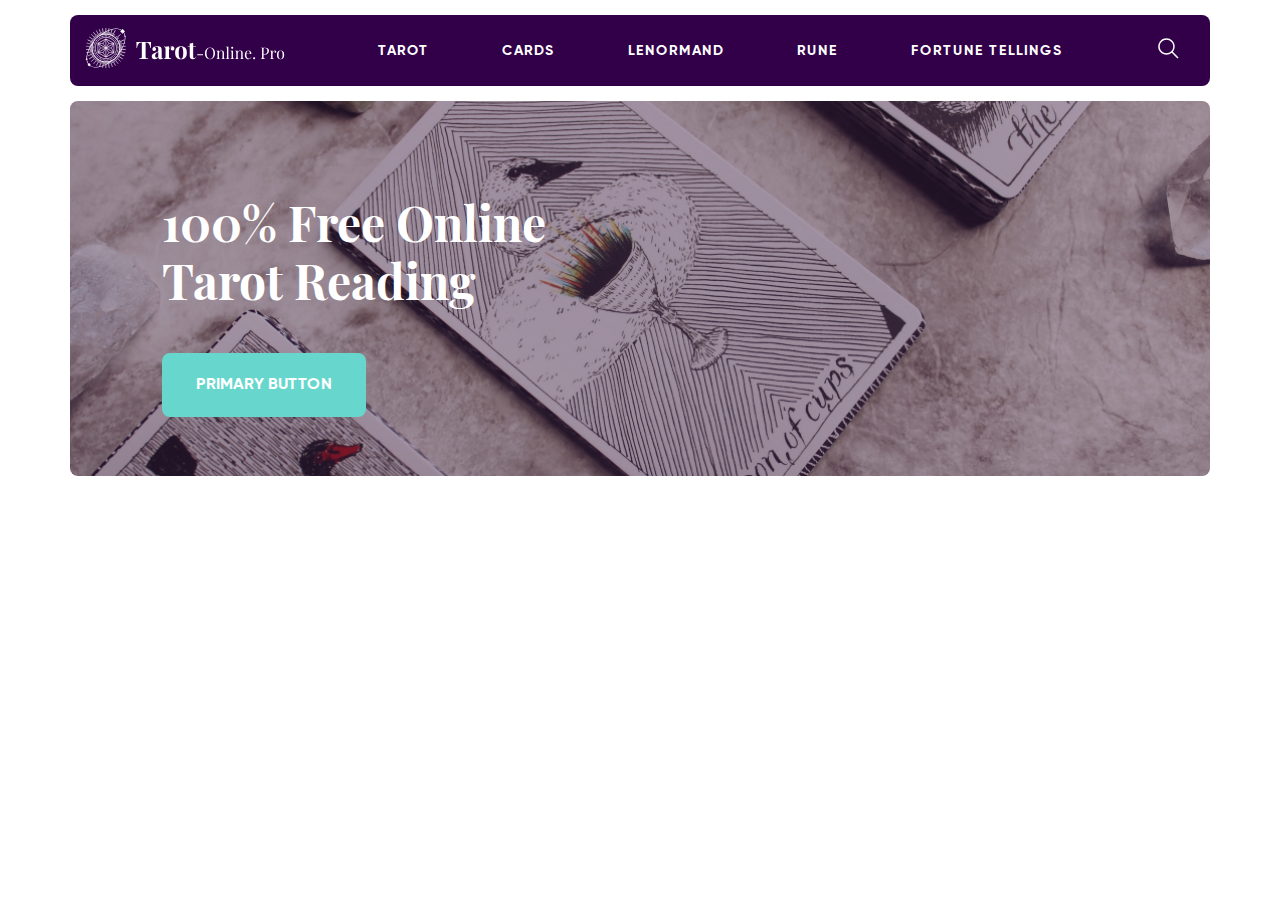
==== index.html @ 72fb6519 "Init repo" ====
<!DOCTYPE html>
<html lang="en">

<head>
    <meta charset="UTF-8">
    <meta name="viewport" content="width=device-width, initial-scale=1.0">
    <title>Tarot</title>
    <link rel="stylesheet" href="css/normalize.css">
    <link rel="stylesheet" href="css/style.css">
</head>

<body>
    <div class="container">
        <header class="header">
            <a class="header__logo-link" href="index.html">
                <img class="header__logo logo" src="images/logo.svg" alt="Logo Tarot" width=200 height=40>
            </a>
            <nav class="header__navigation navigation">
                <ul class="navigation__list">
                    <li class="navigation__item">
                        <a class="navigation__link" href="#">Tarot</a>
                        <ul class="navigation__menu navigation-menu">
                            <li class="navigation-menu__item">
                                <a class="navigation-menu__link" href="#">Love Tarot
                                    <svg width="20" height="20" fill="none" xmlns="http://www.w3.org/2000/svg">
                                        <path d="M12.5 3.75l-.881.881 4.737 4.744H2.5v1.25h13.856l-4.737 4.744.881.881L18.75 10 12.5 3.75z" fill="#000"/>
                                        <path d="M12.5 3.75l-.881.881 4.737 4.744H2.5v1.25h13.856l-4.737 4.744.881.881L18.75 10 12.5 3.75z" fill="#000"/>
                                    </svg>
                                </a>
                                <ul class="navigation-menu__list">
                                    <li class="navigation-menu__list-item">
                                        <a class="navigation-menu__list-link" href="#">Ghost Button</a>
                                    </li>
                                    <li class="navigation-menu__list-item">
                                        <a class="navigation-menu__list-link" href="#">Ghost Button</a>
                                    </li>
                                    <li class="navigation-menu__list-item">
                                        <a class="navigation-menu__list-link" href="#">Ghost Button</a>
                                    </li>
                                    <li class="navigation-menu__list-item">
                                        <a class="navigation-menu__list-link" href="#">Ghost Button</a>
                                    </li>
                                    <li class="navigation-menu__list-item">
                                        <a class="navigation-menu__list-link" href="#">Secondary Button</a>
                                    </li>
                                    <li class="navigation-menu__list-item">
                                        <a class="navigation-menu__list-link" href="#">Ghost Button</a>
                                    </li>
                                </ul>
                            </li>
                            <li class="navigation-menu__item">
                                <a class="navigation-menu__link" href="#">Study tarot card reading
                                    <svg width="20" height="20" fill="none" xmlns="http://www.w3.org/2000/svg">
                                        <path d="M12.5 3.75l-.881.881 4.737 4.744H2.5v1.25h13.856l-4.737 4.744.881.881L18.75 10 12.5 3.75z" fill="#000"/>
                                        <path d="M12.5 3.75l-.881.881 4.737 4.744H2.5v1.25h13.856l-4.737 4.744.881.881L18.75 10 12.5 3.75z" fill="#000"/>
                                    </svg>
                                </a>
                                
                                <ul class="navigation-menu__list">
                                    <li class="navigation-menu__list-item">
                                        <a class="navigation-menu__list-link" href="#">Ghost Button</a>
                                    </li>
                                    <li class="navigation-menu__list-item">
                                        <a class="navigation-menu__list-link" href="#">Ghost Button</a>
                                    </li>
                                    <li class="navigation-menu__list-item">
                                        <a class="navigation-menu__list-link" href="#">Ghost Button</a>
                                    </li>
                                    <li class="navigation-menu__list-item">
                                        <a class="navigation-menu__list-link" href="#">Ghost Button</a>
                                    </li>
                                    <li class="navigation-menu__list-item">
                                        <a class="navigation-menu__list-link" href="#">Secondary Button</a>
                                    </li>
                                    <li class="navigation-menu__list-item">
                                        <a class="navigation-menu__list-link" href="#">Ghost Button</a>
                                    </li>
                                </ul>
                            </li>
                            <li class="navigation-menu__item">
                                <a class="navigation-menu__link" href="#">Money tarot card reading
                                    <svg width="20" height="20" fill="none" xmlns="http://www.w3.org/2000/svg">
                                        <path d="M12.5 3.75l-.881.881 4.737 4.744H2.5v1.25h13.856l-4.737 4.744.881.881L18.75 10 12.5 3.75z" fill="#000"/>
                                        <path d="M12.5 3.75l-.881.881 4.737 4.744H2.5v1.25h13.856l-4.737 4.744.881.881L18.75 10 12.5 3.75z" fill="#000"/>
                                    </svg>
                                </a>
                                <ul class="navigation-menu__list">
                                    <li class="navigation-menu__list-item">
                                        <a class="navigation-menu__list-link" href="#">Ghost Button</a>
                                    </li>
                                    <li class="navigation-menu__list-item">
                                        <a class="navigation-menu__list-link" href="#">Ghost Button</a>
                                    </li>
                                    <li class="navigation-menu__list-item">
                                        <a class="navigation-menu__list-link" href="#">Ghost Button</a>
                                    </li>
                                    <li class="navigation-menu__list-item">
                                        <a class="navigation-menu__list-link" href="#">Secondary Button</a>
                                    </li>
                                    <li class="navigation-menu__list-item">
                                        <a class="navigation-menu__list-link" href="#">Ghost Button</a>
                                    </li>
                                    <li class="navigation-menu__list-item">
                                        <a class="navigation-menu__list-link" href="#">Ghost Button</a>
                                    </li>
                                </ul>
                            </li>
                            <li class="navigation-menu__item">
                                <a class="navigation-menu__link" href="#">Health tarot card reading
                                    <svg width="20" height="20" fill="none" xmlns="http://www.w3.org/2000/svg">
                                        <path d="M12.5 3.75l-.881.881 4.737 4.744H2.5v1.25h13.856l-4.737 4.744.881.881L18.75 10 12.5 3.75z" fill="#000"/>
                                        <path d="M12.5 3.75l-.881.881 4.737 4.744H2.5v1.25h13.856l-4.737 4.744.881.881L18.75 10 12.5 3.75z" fill="#000"/>
                                    </svg>
                                </a>
                                <ul class="navigation-menu__list">
                                    <li class="navigation-menu__list-item">
                                        <a class="navigation-menu__list-link" href="#">Ghost Button</a>
                                    </li>
                                    <li class="navigation-menu__list-item">
                                        <a class="navigation-menu__list-link" href="#">Ghost Button</a>
                                    </li>
                                    <li class="navigation-menu__list-item">
                                        <a class="navigation-menu__list-link" href="#">Ghost Button</a>
                                    </li>
                                    <li class="navigation-menu__list-item">
                                        <a class="navigation-menu__list-link" href="#">Ghost Button</a>
                                    </li>
                                    <li class="navigation-menu__list-item">
                                        <a class="navigation-menu__list-link" href="#">Secondary Button</a>
                                    </li>
                                    <li class="navigation-menu__list-item">
                                        <a class="navigation-menu__list-link" href="#">Ghost Button</a>
                                    </li>
                                </ul>
                            </li>
                            <li class="navigation-menu__item">
                                <a class="navigation-menu__link" href="#">Career tarot card reading
                                    <svg width="20" height="20" fill="none" xmlns="http://www.w3.org/2000/svg">
                                        <path d="M12.5 3.75l-.881.881 4.737 4.744H2.5v1.25h13.856l-4.737 4.744.881.881L18.75 10 12.5 3.75z" fill="#000"/>
                                        <path d="M12.5 3.75l-.881.881 4.737 4.744H2.5v1.25h13.856l-4.737 4.744.881.881L18.75 10 12.5 3.75z" fill="#000"/>
                                    </svg>
                                </a>
                                <ul class="navigation-menu__list">
                                    <li class="navigation-menu__list-item">
                                        <a class="navigation-menu__list-link" href="#">Ghost Button</a>
                                    </li>
                                    <li class="navigation-menu__list-item">
                                        <a class="navigation-menu__list-link" href="#">Ghost Button</a>
                                    </li>
                                    <li class="navigation-menu__list-item">
                                        <a class="navigation-menu__list-link" href="#">Ghost Button</a>
                                    </li>
                                    <li class="navigation-menu__list-item">
                                        <a class="navigation-menu__list-link" href="#">Ghost Button</a>
                                    </li>
                                    <li class="navigation-menu__list-item">
                                        <a class="navigation-menu__list-link" href="#">Secondary Button</a>
                                    </li>
                                    <li class="navigation-menu__list-item">
                                        <a class="navigation-menu__list-link" href="#">Ghost Button</a>
                                    </li>
                                </ul>
                            </li>
                        </ul>
                    </li>
                    <li class="navigation__item">
                        <a class="navigation__link" href="#">Cards</a>
                    </li>
                    <li class="navigation__item">
                        <a class="navigation__link" href="#">Lenormand</a>
                    </li>
                    <li class="navigation__item">
                        <a class="navigation__link" href="#">Rune</a>
                    </li>
                    <li class="navigation__item">
                        <a class="navigation__link" href="#">Fortune tellings</a>
                    </li>
                </ul>
            </nav>
            <div class="header__right">
                <button class="menu__btn"><span></span></button>
                <a class="header__search" href="#">
                    <img class="header__search-img" src="images/search-icon.svg" alt="Search">
                </a>
            </div>
            <div class="menu">
                <img class="menu__close" src="images/arrow.svg" alt="Close">
                <ul class="menu__list">
                    <li class="menu__item">
                        <a href="#" class="menu__link">Tarot</a>
                    </li>
                    <li class="menu__item">
                        <a href="#" class="menu__link">Cards</a>
                    </li>
                    <li class="menu__item">
                        <a href="#" class="menu__link">Lenormand</a>
                    </li>
                    <li class="menu__item">
                        <a href="#" class="menu__link">Rune</a>
                    </li>
                    <li class="menu__item">
                        <a href="#" class="menu__link">Fortune tellings</a>
                    </li>
                </ul>
            </div>
        </header>

        <section class="hero">
            <h1 class="hero__title">100% Free Online Tarot Reading</h1>
            <a class="hero__btn" href="#">Primary Button</a>
        </section>

        <main class="main">

        </main>

        
    </div>

    <script src="js/main.js"></script>
</body>

</html>
---- css/style.css ----
@font-face {
  font-family: 'Gilroy-Regular';
  src: url("../fonts/Gilroy-Regular.woff2") format("woff2"), url("../fonts/Gilroy-Regular.woff") format("woff"), url("../fonts/Gilroy-Regular.ttf") format("truetype");
  font-weight: 400;
  font-style: normal;
  font-display: swap;
}

@font-face {
  font-family: 'Gilroy-Semibold';
  src: url("../fonts/Gilroy-Semibold.woff2") format("woff2"), url("../fonts/Gilroy-Semibold.woff") format("woff"), url("../fonts/Gilroy-Semibold.ttf") format("truetype");
  font-weight: 600;
  font-style: normal;
  font-display: swap;
}

@font-face {
  font-family: 'Gilroy-Bold';
  src: url("../fonts/Gilroy-Bold.woff2") format("woff2"), url("../fonts/Gilroy-Bold.woff") format("woff"), url("../fonts/Gilroy-Bold.ttf") format("truetype");
  font-weight: 700;
  font-style: normal;
  font-display: swap;
}

@font-face {
  font-family: 'PlayfairDisplay-Bold';
  src: url("../fonts/PlayfairDisplay-Bold.woff2") format("woff2"), url("../fonts/PlayfairDisplay-Bold.woff") format("woff"), url("../fonts/PlayfairDisplay-Bold.ttf") format("truetype");
  font-weight: 700;
  font-style: normal;
  font-display: swap;
}

@font-face {
  font-family: 'PlayfairDisplay-Regular';
  src: url("../fonts/PlayfairDisplay-Regular.woff2") format("woff2"), url("../fonts/PlayfairDisplay-Regular.woff") format("woff"), url("../fonts/PlayfairDisplay-Regular.ttf") format("truetype");
  font-weight: 400;
  font-style: normal;
  font-display: swap;
}

*,
*::before,
*::after {
  -webkit-box-sizing: inherit;
          box-sizing: inherit;
  padding: 0;
  margin: 0;
}

html {
  -webkit-box-sizing: border-box;
          box-sizing: border-box;
  height: 100%;
}

body {
  font-family: Gilroy-Regular, Palatino, serif;
  font-weight: 400;
  color: #ffffff;
  height: 100%;
}

ul {
  list-style: none;
}

img {
  max-width: 100%;
  height: auto;
}

a {
  text-decoration: none;
  color: inherit;
}

.container {
  max-width: 1170px;
  width: 100%;
  margin: 0 auto;
  padding: 0 15px;
}

.header {
  display: -webkit-box;
  display: -ms-flexbox;
  display: flex;
  -webkit-box-pack: justify;
      -ms-flex-pack: justify;
          justify-content: space-between;
  -webkit-box-align: center;
      -ms-flex-align: center;
          align-items: center;
  background-color: #320049;
  padding: 0 15px;
  margin: 15px 0;
  border-radius: 8px;
}

.header__search {
  margin-right: 15px;
}

.header .logo {
  padding: 12px 0;
}

.header__right {
  display: -webkit-box;
  display: -ms-flexbox;
  display: flex;
  -webkit-box-align: center;
      -ms-flex-align: center;
          align-items: center;
}

.navigation__list {
  display: -webkit-box;
  display: -ms-flexbox;
  display: flex;
  -webkit-box-align: center;
      -ms-flex-align: center;
          align-items: center;
}

.navigation__item {
  position: relative;
  margin-right: 25px;
}

.navigation__item:hover {
  color: #E29D34;
}

.navigation__item:hover .navigation-menu {
  display: block;
}

.navigation__item:last-child {
  margin-right: 0;
}

.navigation__link {
  display: inline-block;
  padding: 22px 24px;
  position: relative;
  font-family: Gilroy-Bold, Palatino, serif;
  font-weight: 700;
  font-size: 14px;
  line-height: 20px;
  letter-spacing: 1px;
  text-transform: uppercase;
}

.navigation-menu {
  position: absolute;
  display: none;
  background-color: #ffffff;
  font-family: Gilroy-Bold, Palatino, serif;
  font-weight: 700;
  text-transform: uppercase;
  color: #393939;
  -webkit-box-shadow: 0px 16px 32px rgba(0, 0, 0, 0.15);
          box-shadow: 0px 16px 32px rgba(0, 0, 0, 0.15);
  border-radius: 8px;
  padding: 8px;
  width: 465px;
  top: 100%;
  left: 0;
}

.navigation-menu__item {
  width: 230px;
}

.navigation-menu__item svg {
  position: absolute;
  right: 30px;
  top: 50%;
  -webkit-transform: translateY(-50%);
          transform: translateY(-50%);
  -webkit-transition: .3s ease;
  transition: .3s ease;
}

.navigation-menu__item:hover .navigation-menu__link {
  background-color: #67D7CD;
  color: #ffffff;
}

.navigation-menu__item:hover .navigation-menu__list {
  display: block;
}

.navigation-menu__item:hover svg {
  -webkit-transform: rotate(180deg) translateY(50%);
          transform: rotate(180deg) translateY(50%);
}

.navigation-menu__item:hover svg path {
  fill: #ffffff;
}

.navigation-menu__link {
  display: block;
  position: relative;
  padding: 12px 24px;
  padding-right: 75px;
  text-transform: uppercase;
  border-radius: 6px;
}

.navigation-menu__list {
  position: absolute;
  right: 0;
  padding-left: 17px;
  top: 50%;
  -webkit-transform: translateY(-50%);
          transform: translateY(-50%);
  width: 230px;
  display: none;
  padding-right: 8px;
}

.navigation-menu__list::before {
  position: absolute;
  content: "";
  height: 100%;
  width: 1px;
  background-color: #E0E0E0;
  left: 10px;
  top: 0;
}

.navigation-menu__list-item {
  color: #000000;
  border-radius: 6px;
}

.navigation-menu__list-item:hover {
  background-color: #67D7CD;
  color: #ffffff;
}

.navigation-menu__list-item:hover .navigation-menu__list {
  display: block;
}

.navigation-menu__list-link {
  display: block;
  padding: 14px 24px;
}

.menu {
  position: fixed;
  display: -webkit-box;
  display: -ms-flexbox;
  display: flex;
  -webkit-box-align: center;
      -ms-flex-align: center;
          align-items: center;
  background-color: #320049;
  height: 100%;
  width: 100%;
  left: 0;
  top: 0;
  border-radius: 8px 0px 0px 8px;
  -webkit-transform: translateX(150%);
          transform: translateX(150%);
  -webkit-transition: .5s ease;
  transition: .5s ease;
  padding: 10px;
}

.menu__close {
  position: absolute;
  top: 62px;
  left: 47px;
}

.menu__btn {
  display: none;
  position: relative;
  -webkit-box-align: center;
      -ms-flex-align: center;
          align-items: center;
  -webkit-box-pack: center;
      -ms-flex-pack: center;
          justify-content: center;
  height: 15px;
  width: 18px;
  border: none;
  -webkit-box-shadow: none;
          box-shadow: none;
  background-color: transparent;
  margin-right: 15px;
}

.menu__btn span {
  position: relative;
  display: inline-block;
  background-color: #fff;
  height: 2px;
  width: 100%;
}

.menu__btn::before, .menu__btn::after {
  position: absolute;
  content: "";
  height: 2px;
  width: 100%;
  background-color: #fff;
  left: 0;
}

.menu__btn::before {
  top: 0;
}

.menu__btn::after {
  bottom: 0;
}

.menu__list {
  margin-left: 32px;
}

.menu__link {
  display: inline-block;
  font-family: Gilroy-Bold, Palatino, serif;
  font-weight: 700;
  font-size: 14px;
  line-height: 20px;
  letter-spacing: 1px;
  text-transform: uppercase;
  padding: 14px 24px;
  margin-bottom: 8px;
}

.menu__link:hover {
  color: #E29D34;
}

.menu.active {
  -webkit-transform: translateX(0);
          transform: translateX(0);
}

.hero {
  display: -webkit-box;
  display: -ms-flexbox;
  display: flex;
  -webkit-box-orient: vertical;
  -webkit-box-direction: normal;
      -ms-flex-direction: column;
          flex-direction: column;
  -webkit-box-pack: center;
      -ms-flex-pack: center;
          justify-content: center;
  -webkit-box-align: start;
      -ms-flex-align: start;
          align-items: flex-start;
  background: url("../images/hero-bg.jpg") center/cover no-repeat;
  min-height: 375px;
  padding: 10px;
  padding-left: 92px;
  border-radius: 8px;
}

.hero__title {
  font-family: PlayfairDisplay-Bold, Palatino, serif;
  font-weight: 700;
  font-size: 48px;
  line-height: 58px;
  max-width: 425px;
  margin-bottom: 44px;
}

.hero__btn {
  font-family: Gilroy-Bold, Palatino, serif;
  font-weight: 700;
  font-size: 16px;
  line-height: 24px;
  padding: 20px 34px;
  background-color: #67D7CD;
  border-radius: 8px;
  text-transform: uppercase;
}

@media (max-width: 1020px) {
  .navigation__link {
    display: inline-block;
    padding: 22px 12px;
  }
  .navigation__item {
    margin-right: 15px;
  }
}

@media (max-width: 768px) {
  .navigation {
    display: none;
  }
  .menu__btn {
    display: -webkit-box;
    display: -ms-flexbox;
    display: flex;
  }
  .header {
    padding: 0 10px;
  }
  .header__search {
    margin-right: 0;
  }
  .hero {
    padding: 5px;
    padding-left: 26px;
    margin-bottom: 32px;
  }
}

@media (max-width: 480px) {
  .hero {
    padding-left: 15px;
  }
  .hero__title {
    font-size: 44px;
  }
}
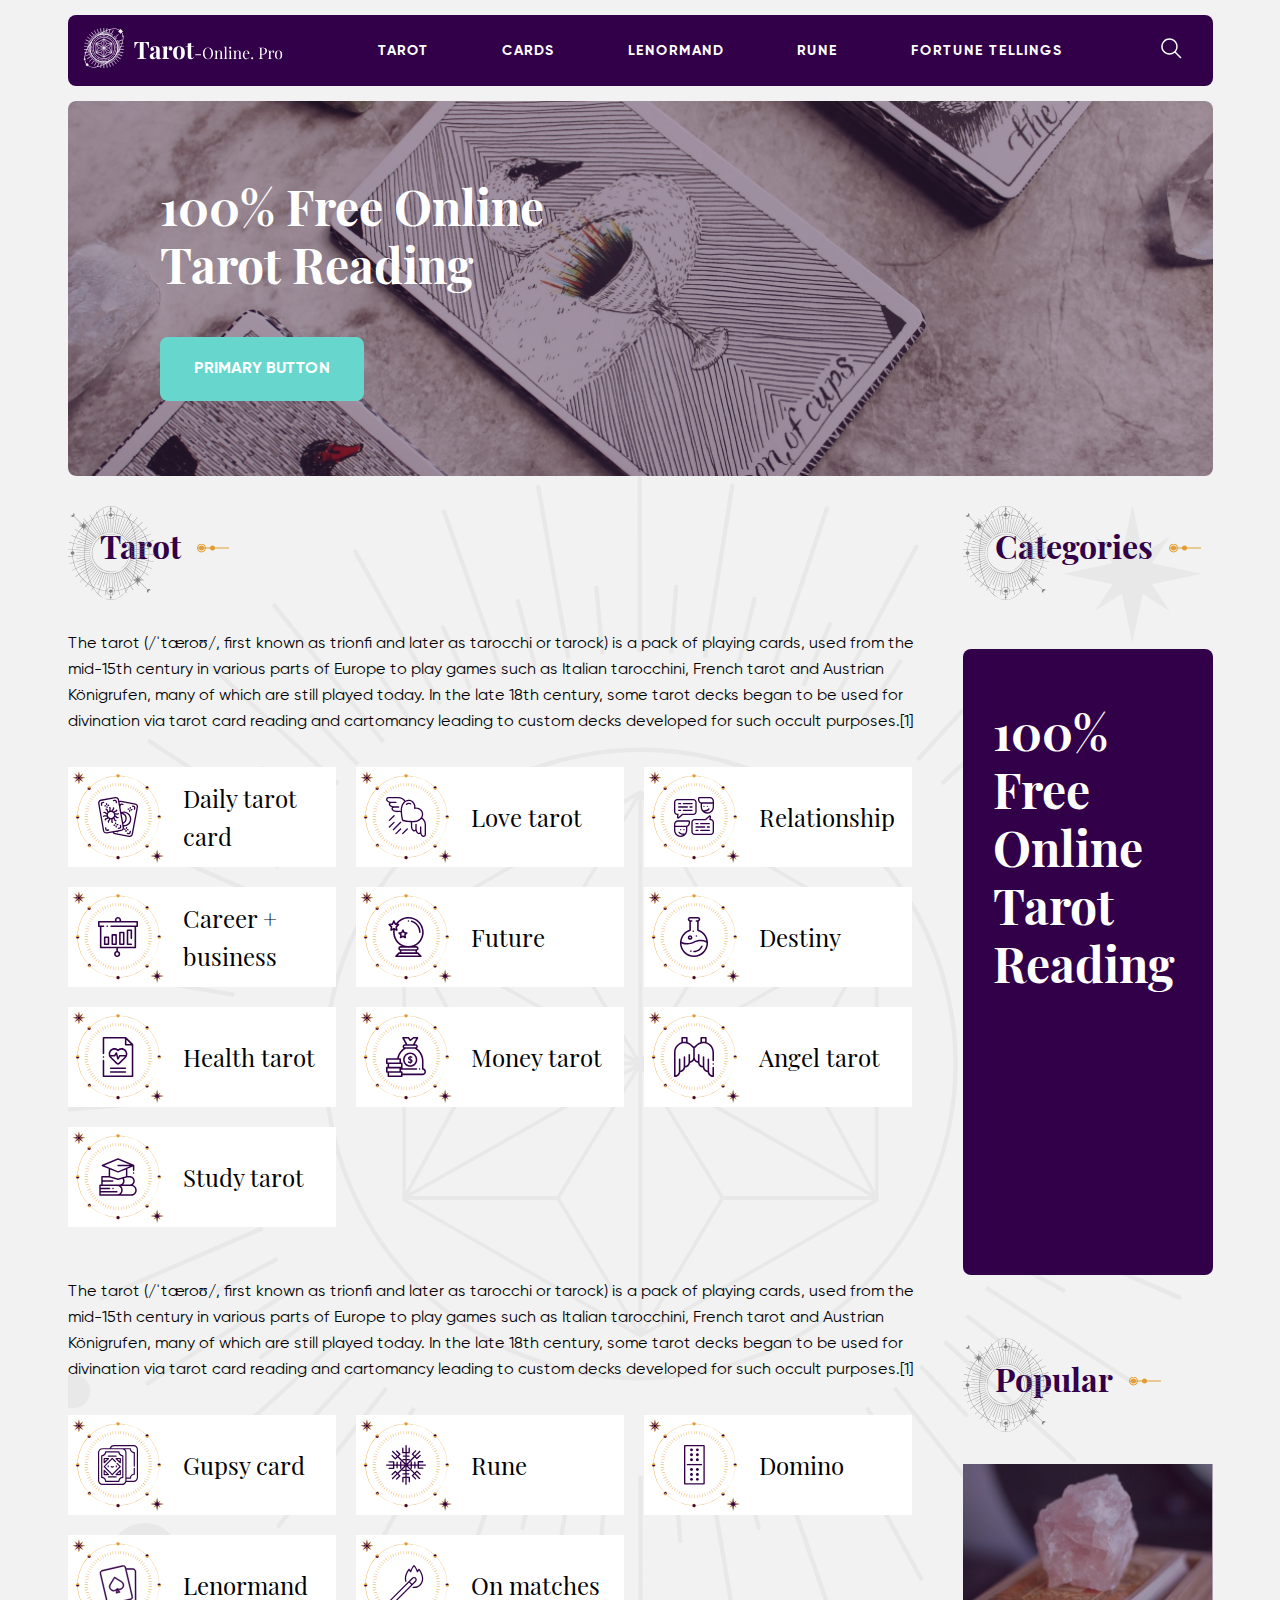
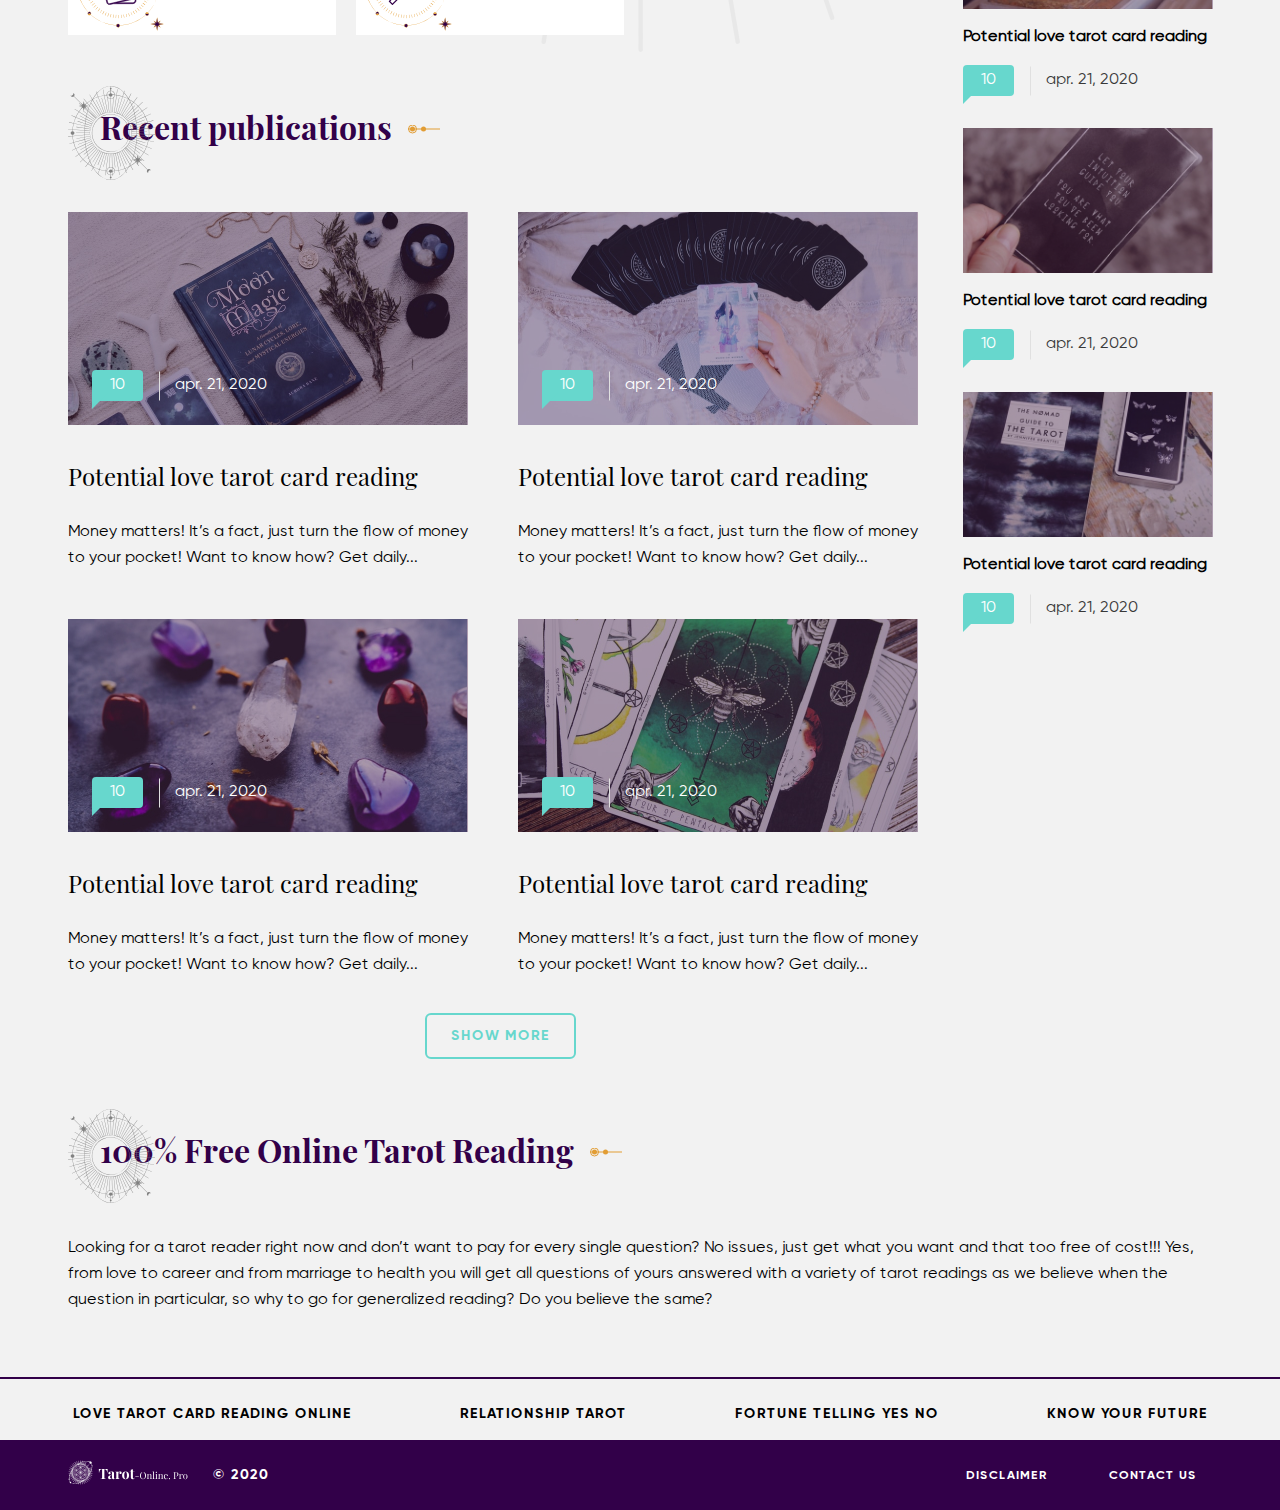
==== commit a4c72515: "Home page layout done." ====
--- a/index.html
+++ b/index.html
@@ -185,23 +185,168 @@
             </div>
             <div class="menu">
                 <img class="menu__close" src="images/arrow.svg" alt="Close">
-                <ul class="menu__list">
-                    <li class="menu__item">
-                        <a href="#" class="menu__link">Tarot</a>
-                    </li>
-                    <li class="menu__item">
-                        <a href="#" class="menu__link">Cards</a>
-                    </li>
-                    <li class="menu__item">
-                        <a href="#" class="menu__link">Lenormand</a>
-                    </li>
-                    <li class="menu__item">
-                        <a href="#" class="menu__link">Rune</a>
-                    </li>
-                    <li class="menu__item">
-                        <a href="#" class="menu__link">Fortune tellings</a>
-                    </li>
-                </ul>
+                <nav class="menu__navigation navigation">
+                    <ul class="navigation__list">
+                        <li class="navigation__item">
+                            <a class="navigation__link" href="#">Tarot</a>
+                            <ul class="navigation__menu navigation-menu">
+                                <li class="navigation-menu__item">
+                                    <a class="navigation-menu__link" href="#">Love Tarot
+                                        <svg width="20" height="20" fill="none" xmlns="http://www.w3.org/2000/svg">
+                                            <path d="M12.5 3.75l-.881.881 4.737 4.744H2.5v1.25h13.856l-4.737 4.744.881.881L18.75 10 12.5 3.75z" fill="#000"/>
+                                            <path d="M12.5 3.75l-.881.881 4.737 4.744H2.5v1.25h13.856l-4.737 4.744.881.881L18.75 10 12.5 3.75z" fill="#000"/>
+                                        </svg>
+                                    </a>
+                                    <ul class="navigation-menu__list">
+                                        <li class="navigation-menu__list-item">
+                                            <a class="navigation-menu__list-link" href="#">Ghost Button</a>
+                                        </li>
+                                        <li class="navigation-menu__list-item">
+                                            <a class="navigation-menu__list-link" href="#">Ghost Button</a>
+                                        </li>
+                                        <li class="navigation-menu__list-item">
+                                            <a class="navigation-menu__list-link" href="#">Ghost Button</a>
+                                        </li>
+                                        <li class="navigation-menu__list-item">
+                                            <a class="navigation-menu__list-link" href="#">Ghost Button</a>
+                                        </li>
+                                        <li class="navigation-menu__list-item">
+                                            <a class="navigation-menu__list-link" href="#">Secondary Button</a>
+                                        </li>
+                                        <li class="navigation-menu__list-item">
+                                            <a class="navigation-menu__list-link" href="#">Ghost Button</a>
+                                        </li>
+                                    </ul>
+                                </li>
+                                <li class="navigation-menu__item">
+                                    <a class="navigation-menu__link" href="#">Study tarot card reading
+                                        <svg width="20" height="20" fill="none" xmlns="http://www.w3.org/2000/svg">
+                                            <path d="M12.5 3.75l-.881.881 4.737 4.744H2.5v1.25h13.856l-4.737 4.744.881.881L18.75 10 12.5 3.75z" fill="#000"/>
+                                            <path d="M12.5 3.75l-.881.881 4.737 4.744H2.5v1.25h13.856l-4.737 4.744.881.881L18.75 10 12.5 3.75z" fill="#000"/>
+                                        </svg>
+                                    </a>
+                                    
+                                    <ul class="navigation-menu__list">
+                                        <li class="navigation-menu__list-item">
+                                            <a class="navigation-menu__list-link" href="#">Ghost Button</a>
+                                        </li>
+                                        <li class="navigation-menu__list-item">
+                                            <a class="navigation-menu__list-link" href="#">Ghost Button</a>
+                                        </li>
+                                        <li class="navigation-menu__list-item">
+                                            <a class="navigation-menu__list-link" href="#">Ghost Button</a>
+                                        </li>
+                                        <li class="navigation-menu__list-item">
+                                            <a class="navigation-menu__list-link" href="#">Ghost Button</a>
+                                        </li>
+                                        <li class="navigation-menu__list-item">
+                                            <a class="navigation-menu__list-link" href="#">Secondary Button</a>
+                                        </li>
+                                        <li class="navigation-menu__list-item">
+                                            <a class="navigation-menu__list-link" href="#">Ghost Button</a>
+                                        </li>
+                                    </ul>
+                                </li>
+                                <li class="navigation-menu__item">
+                                    <a class="navigation-menu__link" href="#">Money tarot card reading
+                                        <svg width="20" height="20" fill="none" xmlns="http://www.w3.org/2000/svg">
+                                            <path d="M12.5 3.75l-.881.881 4.737 4.744H2.5v1.25h13.856l-4.737 4.744.881.881L18.75 10 12.5 3.75z" fill="#000"/>
+                                            <path d="M12.5 3.75l-.881.881 4.737 4.744H2.5v1.25h13.856l-4.737 4.744.881.881L18.75 10 12.5 3.75z" fill="#000"/>
+                                        </svg>
+                                    </a>
+                                    <ul class="navigation-menu__list">
+                                        <li class="navigation-menu__list-item">
+                                            <a class="navigation-menu__list-link" href="#">Ghost Button</a>
+                                        </li>
+                                        <li class="navigation-menu__list-item">
+                                            <a class="navigation-menu__list-link" href="#">Ghost Button</a>
+                                        </li>
+                                        <li class="navigation-menu__list-item">
+                                            <a class="navigation-menu__list-link" href="#">Ghost Button</a>
+                                        </li>
+                                        <li class="navigation-menu__list-item">
+                                            <a class="navigation-menu__list-link" href="#">Secondary Button</a>
+                                        </li>
+                                        <li class="navigation-menu__list-item">
+                                            <a class="navigation-menu__list-link" href="#">Ghost Button</a>
+                                        </li>
+                                        <li class="navigation-menu__list-item">
+                                            <a class="navigation-menu__list-link" href="#">Ghost Button</a>
+                                        </li>
+                                    </ul>
+                                </li>
+                                <li class="navigation-menu__item">
+                                    <a class="navigation-menu__link" href="#">Health tarot card reading
+                                        <svg width="20" height="20" fill="none" xmlns="http://www.w3.org/2000/svg">
+                                            <path d="M12.5 3.75l-.881.881 4.737 4.744H2.5v1.25h13.856l-4.737 4.744.881.881L18.75 10 12.5 3.75z" fill="#000"/>
+                                            <path d="M12.5 3.75l-.881.881 4.737 4.744H2.5v1.25h13.856l-4.737 4.744.881.881L18.75 10 12.5 3.75z" fill="#000"/>
+                                        </svg>
+                                    </a>
+                                    <ul class="navigation-menu__list">
+                                        <li class="navigation-menu__list-item">
+                                            <a class="navigation-menu__list-link" href="#">Ghost Button</a>
+                                        </li>
+                                        <li class="navigation-menu__list-item">
+                                            <a class="navigation-menu__list-link" href="#">Ghost Button</a>
+                                        </li>
+                                        <li class="navigation-menu__list-item">
+                                            <a class="navigation-menu__list-link" href="#">Ghost Button</a>
+                                        </li>
+                                        <li class="navigation-menu__list-item">
+                                            <a class="navigation-menu__list-link" href="#">Ghost Button</a>
+                                        </li>
+                                        <li class="navigation-menu__list-item">
+                                            <a class="navigation-menu__list-link" href="#">Secondary Button</a>
+                                        </li>
+                                        <li class="navigation-menu__list-item">
+                                            <a class="navigation-menu__list-link" href="#">Ghost Button</a>
+                                        </li>
+                                    </ul>
+                                </li>
+                                <li class="navigation-menu__item">
+                                    <a class="navigation-menu__link" href="#">Career tarot card reading
+                                        <svg width="20" height="20" fill="none" xmlns="http://www.w3.org/2000/svg">
+                                            <path d="M12.5 3.75l-.881.881 4.737 4.744H2.5v1.25h13.856l-4.737 4.744.881.881L18.75 10 12.5 3.75z" fill="#000"/>
+                                            <path d="M12.5 3.75l-.881.881 4.737 4.744H2.5v1.25h13.856l-4.737 4.744.881.881L18.75 10 12.5 3.75z" fill="#000"/>
+                                        </svg>
+                                    </a>
+                                    <ul class="navigation-menu__list">
+                                        <li class="navigation-menu__list-item">
+                                            <a class="navigation-menu__list-link" href="#">Ghost Button</a>
+                                        </li>
+                                        <li class="navigation-menu__list-item">
+                                            <a class="navigation-menu__list-link" href="#">Ghost Button</a>
+                                        </li>
+                                        <li class="navigation-menu__list-item">
+                                            <a class="navigation-menu__list-link" href="#">Ghost Button</a>
+                                        </li>
+                                        <li class="navigation-menu__list-item">
+                                            <a class="navigation-menu__list-link" href="#">Ghost Button</a>
+                                        </li>
+                                        <li class="navigation-menu__list-item">
+                                            <a class="navigation-menu__list-link" href="#">Secondary Button</a>
+                                        </li>
+                                        <li class="navigation-menu__list-item">
+                                            <a class="navigation-menu__list-link" href="#">Ghost Button</a>
+                                        </li>
+                                    </ul>
+                                </li>
+                            </ul>
+                        </li>
+                        <li class="navigation__item">
+                            <a class="navigation__link" href="#">Cards</a>
+                        </li>
+                        <li class="navigation__item">
+                            <a class="navigation__link" href="#">Lenormand</a>
+                        </li>
+                        <li class="navigation__item">
+                            <a class="navigation__link" href="#">Rune</a>
+                        </li>
+                        <li class="navigation__item">
+                            <a class="navigation__link" href="#">Fortune tellings</a>
+                        </li>
+                    </ul>
+                </nav>
             </div>
         </header>
 
@@ -210,12 +355,361 @@
             <a class="hero__btn" href="#">Primary Button</a>
         </section>
 
-        <main class="main">
-
-        </main>
-
+        <div class="categories">
+            <div class="categories__menu">Categories</div>
+            <ul class="categories__list">
+                <li class="categories__item">
+                    <a class="categories__link" href="#">Love tarot</a>
+                </li>
+                <li class="categories__item">
+                    <a class="categories__link" href="#">Relationship taro</a>
+                </li>
+                <li class="categories__item">
+                    <a class="categories__link" href="#">Fortune telling yes no</a>
+                </li>
+                <li class="categories__item">
+                    <a class="categories__link" href="#">Future</a>
+                </li>
+            </ul>
+        </div>
+
+        <div class="main-page">
+            <main class="main">
+                <section class="about">
+                    <h2 class="about__title title">Tarot</h2>
+                    <div class="about__text">
+                        <p>
+                            The tarot (/ˈtæroʊ/, first known as trionfi and later as tarocchi or tarock) is a pack of playing cards, used from the mid-15th century in various parts of Europe to play games such as Italian tarocchini, French tarot and Austrian Königrufen, many of which are still played today. In the late 18th century, some tarot decks began to be used for divination via tarot card reading and cartomancy leading to custom decks developed for such occult purposes.[1]
+                        </p>
+                    </div>
+                    <div class="about__categories about-categories">
+                        <ul class="about-categories__list">
+                            <li class="about-categories__item">
+                                <a href="#" class="about-categories__link">
+                                    <div class="about-categories__img-wrapper">
+                                        <img class="about-categories__img" src="images/category-item-1.svg" alt="Daily tarot card">
+                                    </div>
+                                    <div class="about-categories__title">Daily tarot card</div>
+                                </a>
+                            </li>
+                            <li class="about-categories__item">
+                                <a href="#" class="about-categories__link">
+                                    <div class="about-categories__img-wrapper">
+                                        <img class="about-categories__img" src="images/category-item-2.svg" alt="Love tarot">
+                                    </div>
+                                    <div class="about-categories__title">Love tarot</div>
+                                </a>
+                            </li>
+                            <li class="about-categories__item">
+                                <a href="#" class="about-categories__link">
+                                    <div class="about-categories__img-wrapper">
+                                        <img class="about-categories__img" src="images/category-item-3.svg" alt="Relationship">
+                                    </div>
+                                    <div class="about-categories__title">Relationship</div>
+                                </a>
+                            </li>
+                            <li class="about-categories__item">
+                                <a href="#" class="about-categories__link">
+                                    <div class="about-categories__img-wrapper">
+                                        <img class="about-categories__img" src="images/category-item-4.svg" alt="Career + business">
+                                    </div>
+                                    <div class="about-categories__title">Career + business</div>
+                                </a>
+                            </li>
+                            <li class="about-categories__item">
+                                <a href="#" class="about-categories__link">
+                                    <div class="about-categories__img-wrapper">
+                                        <img class="about-categories__img" src="images/category-item-5.svg" alt="Future">
+                                    </div>
+                                    <div class="about-categories__title">Future</div>
+                                </a>
+                            </li>
+                            <li class="about-categories__item">
+                                <a href="#" class="about-categories__link">
+                                    <div class="about-categories__img-wrapper">
+                                        <img class="about-categories__img" src="images/category-item-6.svg" alt="Destiny">
+                                    </div>
+                                    <div class="about-categories__title">Destiny</div>
+                                </a>
+                            </li>
+                            <li class="about-categories__item">
+                                <a href="#" class="about-categories__link">
+                                    <div class="about-categories__img-wrapper">
+                                        <img class="about-categories__img" src="images/category-item-7.svg" alt="Health tarot">
+                                    </div>
+                                    <div class="about-categories__title">Health tarot</div>
+                                </a>
+                            </li>
+                            <li class="about-categories__item">
+                                <a href="#" class="about-categories__link">
+                                    <div class="about-categories__img-wrapper">
+                                        <img class="about-categories__img" src="images/category-item-8.svg" alt="Money tarot">
+                                    </div>
+                                    <div class="about-categories__title">Money tarot</div>
+                                </a>
+                            </li>
+                            <li class="about-categories__item">
+                                <a href="#" class="about-categories__link">
+                                    <div class="about-categories__img-wrapper">
+                                        <img class="about-categories__img" src="images/category-item-9.svg" alt="Angel tarot">
+                                    </div>
+                                    <div class="about-categories__title">Angel tarot</div>
+                                </a>
+                            </li>
+                            <li class="about-categories__item">
+                                <a href="#" class="about-categories__link">
+                                    <div class="about-categories__img-wrapper">
+                                        <img class="about-categories__img" src="images/category-item-10.svg" alt="Study tarot">
+                                    </div>
+                                    <div class="about-categories__title">Study tarot</div>
+                                </a>
+                            </li>
+                        </ul>
+                    </div>
+                    <a class="mobile-banner banner" href="#">
+                        <h3 class="mobile-banner__title banner__title">100% Free Online Tarot Reading</h3>
+                    </a>
+                    <div class="about__text">
+                        <p>
+                            The tarot (/ˈtæroʊ/, first known as trionfi and later as tarocchi or tarock) is a pack of playing cards, used from the mid-15th century in various parts of Europe to play games such as Italian tarocchini, French tarot and Austrian Königrufen, many of which are still played today. In the late 18th century, some tarot decks began to be used for divination via tarot card reading and cartomancy leading to custom decks developed for such occult purposes.[1]
+                        </p>
+                    </div>
+                    <div class="about__categories about-categories">
+                        <ul class="about-categories__list">
+                            <li class="about-categories__item">
+                                <a href="#" class="about-categories__link">
+                                    <div class="about-categories__img-wrapper">
+                                        <img class="about-categories__img" src="images/category-item-11.svg" alt="Gupsy card">
+                                    </div>
+                                    <div class="about-categories__title">Gupsy card</div>
+                                </a>
+                            </li>
+                            <li class="about-categories__item">
+                                <a href="#" class="about-categories__link">
+                                    <div class="about-categories__img-wrapper">
+                                        <img class="about-categories__img" src="images/category-item-12.svg" alt="Rune">
+                                    </div>
+                                    <div class="about-categories__title">Rune</div>
+                                </a>
+                            </li>
+                            <li class="about-categories__item">
+                                <a href="#" class="about-categories__link">
+                                    <div class="about-categories__img-wrapper">
+                                        <img class="about-categories__img" src="images/category-item-13.svg" alt="Domino">
+                                    </div>
+                                    <div class="about-categories__title">Domino</div>
+                                </a>
+                            </li>
+                            <li class="about-categories__item">
+                                <a href="#" class="about-categories__link">
+                                    <div class="about-categories__img-wrapper">
+                                        <img class="about-categories__img" src="images/category-item-14.svg" alt="Lenormand">
+                                    </div>
+                                    <div class="about-categories__title">Lenormand</div>
+                                </a>
+                            </li>
+                            <li class="about-categories__item">
+                                <a href="#" class="about-categories__link">
+                                    <div class="about-categories__img-wrapper">
+                                        <img class="about-categories__img" src="images/category-item-15.svg" alt="On matches">
+                                    </div>
+                                    <div class="about-categories__title">On matches</div>
+                                </a>
+                            </li>
+                        </ul>
+                    </div>
+                </section>
+                <section class="posts">
+                    <h2 class="posts__title title">Recent publications</h2>
+                    <div class="posts__items">
+                        <article class="posts__article article">
+                            <div class="article__img-block">
+                                <a class="article__img-wrapper img-darker" href="#">
+                                    <picture>
+                                        <source srcset="images/article-small-item-1.jpg" media="(max-width: 1165px)">
+                                        <img class="article__img" src="images/article-item-1.jpg" alt="Potential love tarot card reading" >
+                                    </picture>
+                                </a>
+                                <div class="article__info article-info">
+                                    <div class="article__reviews article-info__reviews">10</div>
+                                    <time class="article__date article-info__date" datetime="2020-04-21">apr. 21, 2020</time>
+                                </div>
+                            </div>
+                            <a class="article__title-link" href="#">
+                                <h1 class="article__title">Potential love tarot card reading</h1>
+                            </a>
+                            <div class="article__text">
+                                <p>
+                                    Money matters! It’s a fact, just turn the flow of money to your pocket! Want to know how? Get daily...
+                                </p>
+                            </div>
+                        </article>
+                        <article class="posts__article article">
+                            <a class="article__img-wrapper img-darker" href="#">
+                                <picture>
+                                    <source srcset="images/article-small-item-2.jpg" media="(max-width: 1165px)">
+                                    <img src="images/article-item-2.jpg" alt="Potential love tarot card reading" class="article__img">
+                                </picture>
+                                <div class="article__info article-info">
+                                    <div class="article__reviews article-info__reviews">10</div>
+                                    <time class="article__date article-info__date" datetime="2020-04-21">apr. 21, 2020</time>
+                                </div>
+                            </a>
+                            <a class="article__title-link" href="#">
+                                <h1 class="article__title">Potential love tarot card reading</h1>
+                            </a>
+                            <div class="article__text">
+                                <p>
+                                    Money matters! It’s a fact, just turn the flow of money to your pocket! Want to know how? Get daily...
+                                </p>
+                            </div>
+                        </article>
+                        <article class="posts__article article">
+                            <a class="article__img-wrapper img-darker" href="#">
+                                <picture>
+                                    <source srcset="images/article-small-item-3.jpg" media="(max-width: 1165px)">
+                                    <img src="images/article-item-3.jpg" alt="Potential love tarot card reading" class="article__img">
+                                </picture>
+                                <div class="article__info article-info">
+                                    <div class="article__reviews article-info__reviews">10</div>
+                                    <time class="article__date article-info__date" datetime="2020-04-21">apr. 21, 2020</time>
+                                </div>
+                            </a>
+                            <a class="article__title-link" href="#">
+                                <h1 class="article__title">Potential love tarot card reading</h1>
+                            </a>
+                            <div class="article__text">
+                                <p>
+                                    Money matters! It’s a fact, just turn the flow of money to your pocket! Want to know how? Get daily...
+                                </p>
+                            </div>
+                        </article>
+                        <article class="posts__article article">
+                            <a class="article__img-wrapper img-darker" href="#">
+                                <picture>
+                                    <source srcset="images/article-small-item-4.jpg" media="(max-width: 1165px)">
+                                    <img src="images/article-item-4.jpg" alt="Potential love tarot card reading" class="article__img">
+                                </picture>
+                                <div class="article__info article-info">
+                                    <div class="article__reviews article-info__reviews">10</div>
+                                    <time class="article__date article-info__date" datetime="2020-04-21">apr. 21, 2020</time>
+                                </div>
+                            </a>
+                            <a class="article__title-link" href="#">
+                                <h1 class="article__title">Potential love tarot card reading</h1>
+                            </a>
+                            <div class="article__text">
+                                <p>
+                                    Money matters! It’s a fact, just turn the flow of money to your pocket! Want to know how? Get daily...
+                                </p>
+                            </div>
+                        </article>
+                    </div>
+                    <div class="posts__btn-wrapper">
+                        <a class="posts__btn" href="#">Show More</a>
+                    </div>
+                </section>
+            </main>
+            <aside class="aside">
+                <h2 class="aside__title aside__categories-title title">Categories</h2>
+                <ul class="aside__categories categories__list">
+                    <li class="aside__categories-item categories__item">
+                        <a class="aside__categories-link categories__link" href="#">Love tarot</a>
+                    </li>
+                    <li class="aside__categories-item categories__item">
+                        <a class="aside__categories-link categories__link" href="#">Relationship taro</a>
+                    </li>
+                    <li class="aside__categories-item categories__item">
+                        <a class="aside__categories-link categories__link" href="#">Fortune telling yes no</a>
+                    </li>
+                    <li class="aside__categories-item categories__item">
+                        <a class="aside__categories-link categories__link" href="#">Future</a>
+                    </li>
+                </ul>
+                <a class="aside__banner banner" href="#">
+                    <h3 class="aside__banner-title banner__title">100% Free Online Tarot Reading</h3>
+                </a>
+                <h2 class="aside__title title">Popular</h2>
+                <ul class="aside__articles">
+                    <li class="aside-article">
+                        <a class="aside-article__img-wrapper img-darker" href="#">
+                            <img src="images/popular-item-1.jpg" alt="Potential love tarot card reading">
+                        </a>
+                        <a href="#"><h4 class="aside-article__title">Potential love tarot card reading</h4></a>
+                        <div class="aside-article__info article-info">
+                            <div class="aside-article__reviews article-info__reviews">10</div>
+                            <time class="aside-article__date article-info__date" datetime="2020-04-21">apr. 21, 2020</time>
+                        </div>
+                    </li>
+                    <li class="aside-article">
+                        <a class="aside-article__img-wrapper img-darker" href="#">
+                            <img src="images/popular-item-2.jpg" alt="Potential love tarot card reading">
+                        </a>
+                        <a href="#"><h4 class="aside-article__title">Potential love tarot card reading</h4></a>
+                        <div class="aside-article__info article-info">
+                            <div class="aside-article__reviews article-info__reviews">10</div>
+                            <time class="aside-article__date article-info__date" datetime="2020-04-21">apr. 21, 2020</time>
+                        </div>
+                    </li>
+                    <li class="aside-article">
+                        <a class="aside-article__img-wrapper img-darker" href="#">
+                            <img src="images/popular-item-3.jpg" alt="Potential love tarot card reading">
+                        </a>
+                        <a href="#"> <h4 class="aside-article__title">Potential love tarot card reading</h4></a>
+                        <div class="aside-article__info article-info">
+                            <div class="aside-article__reviews article-info__reviews">10</div>
+                            <time class="aside-article__date article-info__date" datetime="2020-04-21">apr. 21, 2020</time>
+                        </div>
+                    </li>
+                </ul>
+            </aside>
+        </div>
         
+
+        <section class="extra">
+            <h2 class="extra__title title">100% Free Online Tarot Reading</h2>
+            <div class="extra__text">
+                <p>
+                    Looking for a tarot reader right now and don’t want to pay for every single question? No issues, just get what you want and that too free of cost!!! Yes, from love to career and from marriage to health you will get all questions of yours answered with a variety of tarot readings as we believe when the question in particular, so why to go for generalized reading? Do you believe the same?
+                </p>
+            </div>
+        </section>
     </div>
+
+    <footer class="footer">
+        <div class="container">
+            <ul class="footer__list">
+                <li class="footer__item">
+                    <a href="#" class="footer__link">Love Tarot card reading online</a>
+                </li>
+                <li class="footer__item">
+                    <a href="#" class="footer__link">Relationship tarot</a>
+                </li>
+                <li class="footer__item">
+                    <a href="#" class="footer__link">fortune telling yes no</a>
+                </li>
+                <li class="footer__item">
+                    <a href="#" class="footer__link">Know your future</a>
+                </li>
+            </ul>
+        </div>
+            <div class="footer__bottom">
+                <div class="container">
+                    <div class="footer__bottom-inner">
+                        <div class="footer__left">
+                            <a class="footer__logo-link" href="#">
+                                <img class="footer__logo logo" src="images/logo.svg" alt="Logo Tarot" width="120">
+                            </a>
+                            <div class="footer__copy">&copy; 2020</div>
+                        </div>
+                        <div class="footer__buttons">
+                            <a class="footer__btn" href="#">Disclaimer</a>
+                            <a class="footer__btn" href="#">Contact Us</a>
+                        </div>
+                    </div>
+                </div>
+            </div>
+    </footer> 
 
     <script src="js/main.js"></script>
 </body>
--- a/css/style.css
+++ b/css/style.css
@@ -56,7 +56,8 @@
 body {
   font-family: Gilroy-Regular, Palatino, serif;
   font-weight: 400;
-  color: #ffffff;
+  color: #000000;
+  background-color: #F2F2F2;
   height: 100%;
 }
 
@@ -74,11 +75,269 @@
   color: inherit;
 }
 
+h1,
+h2,
+h3,
+h4,
+h5,
+h6 {
+  margin: 0;
+}
+
 .container {
-  max-width: 1170px;
+  max-width: 1175px;
   width: 100%;
   margin: 0 auto;
   padding: 0 15px;
+}
+
+.title {
+  position: relative;
+  display: inline-block;
+  font-family: PlayfairDisplay-Bold, Palatino, serif;
+  font-weight: 700;
+  font-size: 32px;
+  line-height: 140%;
+  color: #320049;
+  padding-top: 18px;
+  padding-bottom: 30px;
+  padding-right: 48px;
+  margin-left: 32px;
+  margin-bottom: 32px;
+}
+
+.title::before {
+  position: absolute;
+  content: "";
+  background: url("../images/title-bg.svg") center no-repeat;
+  width: 87px;
+  height: 94px;
+  left: -32px;
+  top: 50%;
+  -webkit-transform: translateY(-50%);
+          transform: translateY(-50%);
+}
+
+.title::after {
+  position: absolute;
+  content: "";
+  background: url("../images/title-elem.svg") center no-repeat;
+  width: 32px;
+  height: 9px;
+  right: 0;
+  top: 45%;
+  -webkit-transform: translateY(-50%);
+          transform: translateY(-50%);
+}
+
+.article-info {
+  display: -webkit-box;
+  display: -ms-flexbox;
+  display: flex;
+  -webkit-box-align: center;
+      -ms-flex-align: center;
+          align-items: center;
+  color: #ffffff;
+}
+
+.article-info__reviews {
+  position: relative;
+  padding: 6px 18px;
+  background-color: #67D7CD;
+  border-radius: 4px;
+}
+
+.article-info__reviews::before {
+  position: absolute;
+  content: "";
+  left: 0;
+  bottom: -8px;
+  border: 8px solid #67D7CD;
+  border-bottom-color: transparent;
+  border-right-color: transparent;
+}
+
+.article-info__date {
+  position: relative;
+  display: inline-block;
+  padding-left: 16px;
+  margin-left: 16px;
+}
+
+.article-info__date::before {
+  position: absolute;
+  content: "";
+  height: 29px;
+  width: 1px;
+  left: 0;
+  top: 50%;
+  -webkit-transform: translateY(-50%);
+          transform: translateY(-50%);
+  background-color: #E0E0E0;
+}
+
+.img-darker {
+  position: relative;
+}
+
+.img-darker::before {
+  position: absolute;
+  content: "";
+  left: 0;
+  top: 0;
+  width: 100%;
+  height: 100%;
+  background-color: rgba(58, 14, 65, 0.5);
+  opacity: 0.75;
+}
+
+.categories {
+  display: none;
+}
+
+.categories__list {
+  display: none;
+}
+
+.categories__list.active {
+  display: block;
+}
+
+.categories__menu {
+  position: relative;
+  font-family: Gilroy-Bold, Palatino, serif;
+  font-weight: 700;
+  font-size: 16px;
+  line-height: 24px;
+  color: #67D7CD;
+  text-transform: uppercase;
+  background-color: #FFFFFF;
+  border: 2px solid #67D7CD;
+  border-radius: 8px;
+  padding: 20px 48px;
+  padding-right: 60px;
+  margin-bottom: 25px;
+}
+
+.categories__menu.active::before {
+  -webkit-transform: translateY(-50%) rotate(-45deg);
+          transform: translateY(-50%) rotate(-45deg);
+}
+
+.categories__menu.active::after {
+  -webkit-transform: translateY(-50%) rotate(45deg);
+          transform: translateY(-50%) rotate(45deg);
+}
+
+.categories__menu::before, .categories__menu::after {
+  position: absolute;
+  -webkit-transition: .3s ease;
+  transition: .3s ease;
+  width: 12px;
+  height: 2px;
+  background-color: #67D7CD;
+  top: 50%;
+}
+
+.categories__menu::before {
+  position: absolute;
+  content: "";
+  right: 60px;
+  -webkit-transform: translateY(-50%) rotate(45deg);
+          transform: translateY(-50%) rotate(45deg);
+}
+
+.categories__menu::after {
+  position: absolute;
+  content: "";
+  right: 53px;
+  background-color: #67D7CD;
+  -webkit-transform: translateY(-50%) rotate(-45deg);
+          transform: translateY(-50%) rotate(-45deg);
+}
+
+.categories__item {
+  position: relative;
+}
+
+.categories__item:first-child .aside__categories-link::before {
+  display: none;
+}
+
+.categories__link {
+  display: inline-block;
+  font-family: PlayfairDisplay-Regular, Palatino, serif;
+  font-weight: 400;
+  font-size: 24px;
+  line-height: 38px;
+  padding-top: 16px;
+  margin-bottom: 16px;
+  -webkit-transition: .3s ease;
+  transition: .3s ease;
+}
+
+.categories__link:hover {
+  font-family: PlayfairDisplay-Bold, Palatino, serif;
+  font-weight: 700;
+  padding-left: 37px;
+  color: #67D7CD;
+}
+
+.categories__link:hover::after {
+  width: 24px;
+}
+
+.categories__link::before {
+  position: absolute;
+  content: "";
+  width: 100%;
+  height: 1px;
+  left: 0;
+  top: 0;
+  background-color: #c4c4c4;
+}
+
+.categories__link::after {
+  position: absolute;
+  content: "";
+  width: 0;
+  height: 1px;
+  left: 0;
+  top: 50%;
+  -webkit-transform: translateY(-50%);
+          transform: translateY(-50%);
+  background-color: #67D7CD;
+  -webkit-transition: .3s ease;
+  transition: .3s ease;
+}
+
+.banner {
+  display: block;
+  background-color: #320049;
+  border-radius: 8px;
+  min-height: 626px;
+  padding-left: 30px;
+  padding-top: 53px;
+}
+
+.banner__title {
+  font-family: PlayfairDisplay-Bold, Palatino, serif;
+  font-weight: 700;
+  font-size: 48px;
+  line-height: 58px;
+  color: #ffffff;
+}
+
+.mobile-banner {
+  display: none;
+  -webkit-box-align: center;
+      -ms-flex-align: center;
+          align-items: center;
+  -webkit-box-pack: center;
+      -ms-flex-pack: center;
+          justify-content: center;
+  padding: 20px;
+  margin-bottom: 32px;
 }
 
 .header {
@@ -95,6 +354,7 @@
   padding: 0 15px;
   margin: 15px 0;
   border-radius: 8px;
+  color: #ffffff;
 }
 
 .header__search {
@@ -270,12 +530,22 @@
   -webkit-transition: .5s ease;
   transition: .5s ease;
   padding: 10px;
+  overflow: auto;
+  z-index: 99;
 }
 
 .menu__close {
   position: absolute;
   top: 62px;
   left: 47px;
+  -webkit-transition: .3s ease;
+  transition: .3s ease;
+  cursor: pointer;
+}
+
+.menu__close.active {
+  -webkit-transform: rotate(-180deg);
+          transform: rotate(-180deg);
 }
 
 .menu__btn {
@@ -321,29 +591,68 @@
   bottom: 0;
 }
 
-.menu__list {
-  margin-left: 32px;
-}
-
-.menu__link {
-  display: inline-block;
-  font-family: Gilroy-Bold, Palatino, serif;
-  font-weight: 700;
-  font-size: 14px;
-  line-height: 20px;
-  letter-spacing: 1px;
-  text-transform: uppercase;
-  padding: 14px 24px;
-  margin-bottom: 8px;
-}
-
-.menu__link:hover {
-  color: #E29D34;
-}
-
 .menu.active {
   -webkit-transform: translateX(0);
           transform: translateX(0);
+}
+
+.menu .navigation__list {
+  -webkit-box-orient: vertical;
+  -webkit-box-direction: normal;
+      -ms-flex-direction: column;
+          flex-direction: column;
+  -webkit-box-align: start;
+      -ms-flex-align: start;
+          align-items: flex-start;
+  margin-left: 32px;
+  z-index: 10;
+}
+
+.menu .navigation__item {
+  position: static;
+}
+
+.menu .navigation__item:hover .navigation-menu {
+  display: none;
+}
+
+.menu .navigation__item.active .navigation-menu {
+  display: block;
+}
+
+.menu .navigation__menu {
+  width: 246px;
+  z-index: 11;
+  background-color: #fff;
+  top: 50%;
+  -webkit-transform: translateY(-50%);
+          transform: translateY(-50%);
+  left: 0;
+  right: 0;
+  margin: 0 auto;
+}
+
+.menu .navigation-menu__list {
+  width: 246px;
+  z-index: 11;
+  background-color: #fff;
+  height: 100%;
+  padding: 10px;
+  -webkit-box-shadow: 0px 16px 32px rgba(0, 0, 0, 0.15);
+          box-shadow: 0px 16px 32px rgba(0, 0, 0, 0.15);
+  border-radius: 8px;
+}
+
+.menu .navigation-menu__list::before {
+  display: none;
+}
+
+.menu .navigation-menu__item:hover .navigation-menu__list {
+  display: none;
+}
+
+.menu .navigation-menu__item.active .navigation-menu__list {
+  display: block;
 }
 
 .hero {
@@ -365,6 +674,7 @@
   padding: 10px;
   padding-left: 92px;
   border-radius: 8px;
+  color: #ffffff;
 }
 
 .hero__title {
@@ -385,6 +695,337 @@
   background-color: #67D7CD;
   border-radius: 8px;
   text-transform: uppercase;
+  -webkit-transition: .3s ease;
+  transition: .3s ease;
+}
+
+.hero__btn:hover {
+  color: #67D7CD;
+  background-color: #fff;
+}
+
+.main-page {
+  display: -webkit-box;
+  display: -ms-flexbox;
+  display: flex;
+  -webkit-box-pack: justify;
+      -ms-flex-pack: justify;
+          justify-content: space-between;
+  background: url("../images/main-bg.svg") top center no-repeat;
+  padding-top: 30px;
+}
+
+.about__text {
+  line-height: 26px;
+  margin-bottom: 32px;
+}
+
+.about__text:last-child {
+  margin-bottom: 65px;
+}
+
+.about__categories {
+  margin-bottom: 32px;
+}
+
+.about-categories__list {
+  display: -webkit-box;
+  display: -ms-flexbox;
+  display: flex;
+  -webkit-box-align: center;
+      -ms-flex-align: center;
+          align-items: center;
+  -ms-flex-wrap: wrap;
+      flex-wrap: wrap;
+}
+
+.about-categories__item {
+  width: 268px;
+  height: 100px;
+  background-color: #fff;
+  margin-right: 20px;
+  margin-bottom: 20px;
+  -webkit-transition: .3s ease;
+  transition: .3s ease;
+}
+
+.about-categories__item:hover {
+  -webkit-box-shadow: 0px 16px 32px rgba(0, 0, 0, 0.15);
+          box-shadow: 0px 16px 32px rgba(0, 0, 0, 0.15);
+}
+
+.about-categories__link {
+  display: -webkit-box;
+  display: -ms-flexbox;
+  display: flex;
+  -webkit-box-align: center;
+      -ms-flex-align: center;
+          align-items: center;
+  font-family: PlayfairDisplay-Regular, Palatino, serif;
+  font-weight: 400;
+  font-size: 24px;
+  line-height: 38px;
+  border-radius: 4px;
+  height: 100%;
+}
+
+.about-categories__title {
+  padding: 12px 4px;
+  margin-left: 15px;
+}
+
+.about-categories__img-wrapper {
+  display: -webkit-box;
+  display: -ms-flexbox;
+  display: flex;
+  -webkit-box-pack: center;
+      -ms-flex-pack: center;
+          justify-content: center;
+  -webkit-box-align: center;
+      -ms-flex-align: center;
+          align-items: center;
+  height: 92px;
+  width: 92px;
+  min-width: 92px;
+  background: url("../images/category-item-bg.svg") center no-repeat;
+  margin-left: 4px;
+}
+
+.about-categories__img {
+  display: block;
+  height: 40px;
+}
+
+.posts {
+  padding-bottom: 64px;
+}
+
+.posts__items {
+  display: -webkit-box;
+  display: -ms-flexbox;
+  display: flex;
+  -ms-flex-wrap: wrap;
+      flex-wrap: wrap;
+}
+
+.posts__btn-wrapper {
+  text-align: center;
+}
+
+.posts__btn {
+  font-family: Gilroy-Bold, Palatino, serif;
+  font-weight: 700;
+  font-size: 14px;
+  line-height: 20px;
+  text-align: center;
+  letter-spacing: 1px;
+  text-transform: uppercase;
+  border: 2px solid #67D7CD;
+  border-radius: 6px;
+  color: #67D7CD;
+  padding: 14px 24px;
+  -webkit-transition: .3s ease;
+  transition: .3s ease;
+}
+
+.posts__btn:hover {
+  background-color: #67D7CD;
+  color: #fff;
+}
+
+.article {
+  width: 400px;
+  min-height: 360px;
+  margin-right: 50px;
+}
+
+.article:nth-child(2n), .article:last-child {
+  margin-right: 0;
+}
+
+.article__img-block {
+  position: relative;
+}
+
+.article__img-wrapper {
+  display: block;
+  height: 213px;
+}
+
+.article__img {
+  display: block;
+}
+
+.article__info {
+  position: absolute;
+  bottom: 24px;
+  left: 24px;
+}
+
+.article__title {
+  font-family: PlayfairDisplay-Regular, Palatino, serif;
+  font-weight: 400;
+  font-size: 24px;
+  line-height: 38px;
+  margin-top: 32px;
+  margin-bottom: 24px;
+}
+
+.article__text {
+  line-height: 26px;
+  margin-bottom: 48px;
+}
+
+.extra {
+  padding-bottom: 64px;
+}
+
+.extra__text {
+  font-size: 16px;
+  line-height: 26px;
+}
+
+.aside {
+  width: 250px;
+  min-width: 250px;
+  margin-left: 30px;
+}
+
+.aside__title:first-child {
+  margin-bottom: 50px;
+}
+
+.aside__categories {
+  margin-bottom: 80px;
+}
+
+.aside__banner {
+  margin-bottom: 64px;
+}
+
+.aside-article {
+  margin-bottom: 32px;
+}
+
+.aside-article__img-wrapper {
+  display: block;
+}
+
+.aside-article__img-wrapper img {
+  display: block;
+}
+
+.aside-article__title {
+  font-size: 16px;
+  line-height: 24px;
+  margin-top: 16px;
+}
+
+.aside-article__info {
+  margin-top: 16px;
+}
+
+.aside-article__date {
+  color: #393939;
+}
+
+.footer {
+  font-family: Gilroy-Bold, Palatino, serif;
+  font-weight: 700;
+  padding-top: 25px;
+  border-top: 2px solid #320049;
+}
+
+.footer__list {
+  display: -webkit-box;
+  display: -ms-flexbox;
+  display: flex;
+  -webkit-box-pack: justify;
+      -ms-flex-pack: justify;
+          justify-content: space-between;
+  -webkit-box-align: center;
+      -ms-flex-align: center;
+          align-items: center;
+  font-size: 14px;
+  line-height: 20px;
+  letter-spacing: 1px;
+  padding-bottom: 16px;
+  text-transform: uppercase;
+}
+
+.footer__link {
+  margin-right: 5px;
+  margin-left: 5px;
+}
+
+.footer__link:hover {
+  color: #E29D34;
+}
+
+.footer__bottom {
+  background-color: #320049;
+  color: #ffffff;
+}
+
+.footer__bottom-inner {
+  display: -webkit-box;
+  display: -ms-flexbox;
+  display: flex;
+  -webkit-box-pack: justify;
+      -ms-flex-pack: justify;
+          justify-content: space-between;
+  -webkit-box-align: center;
+      -ms-flex-align: center;
+          align-items: center;
+  padding: 20px 0;
+}
+
+.footer__left {
+  display: -webkit-box;
+  display: -ms-flexbox;
+  display: flex;
+  -webkit-box-align: center;
+      -ms-flex-align: center;
+          align-items: center;
+}
+
+.footer__copy {
+  font-size: 14px;
+  line-height: 20px;
+  margin-left: 25px;
+  letter-spacing: 1px;
+}
+
+.footer__btn {
+  font-size: 12px;
+  line-height: 16px;
+  text-transform: uppercase;
+  margin-left: 25px;
+  letter-spacing: 1px;
+  -webkit-transition: .3s ease;
+  transition: .3s ease;
+  padding: 8px 16px;
+}
+
+.footer__btn:hover {
+  border-radius: 4px;
+  background-color: #67D7CD;
+}
+
+@media (max-width: 1165px) {
+  .article {
+    margin-right: 20px;
+    width: 324px;
+    margin-right: 10px;
+    margin-left: 10px;
+  }
+  .article:nth-child(2n), .article:last-child {
+    margin-right: 10px;
+  }
+  .article-info {
+    font-size: 12px;
+    line-height: 19px;
+  }
 }
 
 @media (max-width: 1020px) {
@@ -395,12 +1036,62 @@
   .navigation__item {
     margin-right: 15px;
   }
+  .posts__items {
+    -webkit-box-pack: center;
+        -ms-flex-pack: center;
+            justify-content: center;
+  }
+}
+
+@media (max-width: 890px) {
+  .about-categories__list {
+    -webkit-box-pack: center;
+        -ms-flex-pack: center;
+            justify-content: center;
+  }
+  .footer {
+    padding-top: 35px;
+  }
+  .footer__list {
+    -webkit-box-orient: vertical;
+    -webkit-box-direction: normal;
+        -ms-flex-direction: column;
+            flex-direction: column;
+    padding-bottom: 45px;
+  }
+  .footer__item {
+    margin-bottom: 30px;
+  }
+  .footer__item:last-child {
+    margin-bottom: 0;
+  }
+  .footer__bottom-inner {
+    -webkit-box-orient: vertical;
+    -webkit-box-direction: reverse;
+        -ms-flex-direction: column-reverse;
+            flex-direction: column-reverse;
+    padding-top: 30px;
+    padding-bottom: 30px;
+  }
+  .footer__btn {
+    display: block;
+    margin-left: 0;
+    margin-bottom: 22px;
+  }
+  .footer__left {
+    -webkit-box-orient: vertical;
+    -webkit-box-direction: normal;
+        -ms-flex-direction: column;
+            flex-direction: column;
+    margin-top: 48px;
+  }
+  .footer__copy {
+    margin-left: 0;
+    margin-top: 25px;
+  }
 }
 
 @media (max-width: 768px) {
-  .navigation {
-    display: none;
-  }
   .menu__btn {
     display: -webkit-box;
     display: -ms-flexbox;
@@ -412,11 +1103,49 @@
   .header__search {
     margin-right: 0;
   }
+  .header__navigation {
+    display: none;
+  }
   .hero {
     padding: 5px;
     padding-left: 26px;
     margin-bottom: 32px;
   }
+  .main-page {
+    -webkit-box-orient: vertical;
+    -webkit-box-direction: normal;
+        -ms-flex-direction: column;
+            flex-direction: column;
+    -webkit-box-align: center;
+        -ms-flex-align: center;
+            align-items: center;
+  }
+  .aside {
+    width: 100%;
+    margin-left: 0;
+  }
+  .aside__banner {
+    min-height: 300px;
+  }
+  .aside__articles {
+    display: -webkit-box;
+    display: -ms-flexbox;
+    display: flex;
+    -webkit-box-orient: vertical;
+    -webkit-box-direction: normal;
+        -ms-flex-direction: column;
+            flex-direction: column;
+    -webkit-box-align: center;
+        -ms-flex-align: center;
+            align-items: center;
+  }
+  .article {
+    margin-left: 0;
+    margin-right: 0;
+  }
+  .article:nth-child(2n), .article:last-child {
+    margin-right: 0;
+  }
 }
 
 @media (max-width: 480px) {
@@ -426,4 +1155,37 @@
   .hero__title {
     font-size: 44px;
   }
-}
+  .aside__categories-title, .aside__categories, .aside__banner {
+    display: none;
+  }
+  .categories {
+    display: block;
+  }
+  .about-categories__item {
+    margin-right: 0;
+  }
+  .mobile-banner {
+    display: -webkit-box;
+    display: -ms-flexbox;
+    display: flex;
+  }
+  .article {
+    width: 100%;
+  }
+  .aside-article {
+    width: 100%;
+  }
+  .aside-article__img-wrapper img {
+    width: 100%;
+  }
+}
+
+@media (max-width: 400px) {
+  .post__title::after,
+  .extra__title::after {
+    right: 30px;
+  }
+  .article__img-wrapper {
+    height: auto;
+  }
+}
